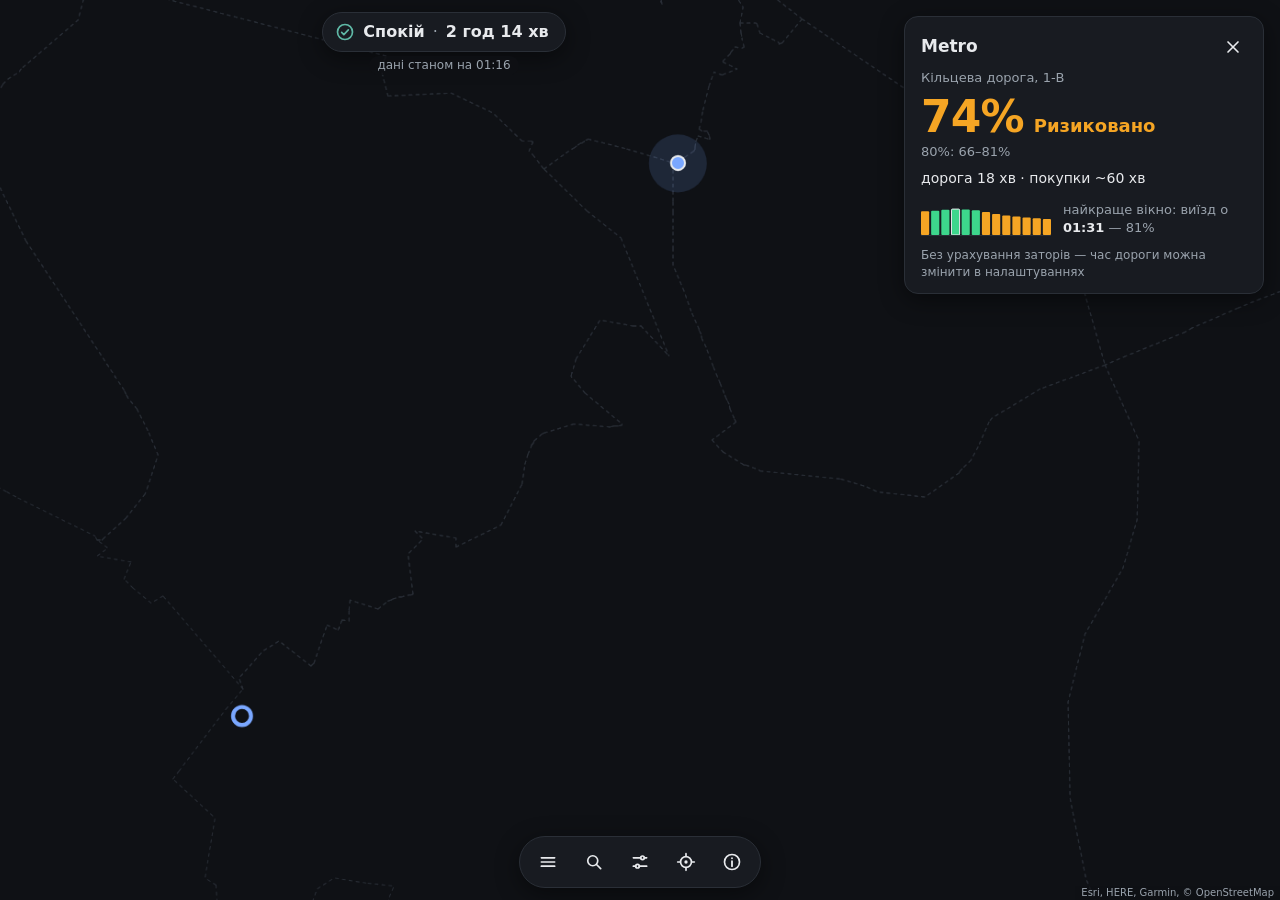
==== web/index.html @ 6a3de6fc "Frontend step 1: static main-screen mockup on mock state, Metro stores and Kyiv raions from OSM - we" ====
<!doctype html>
<html lang="uk">
<head>
<meta charset="utf-8">
<meta name="viewport" content="width=device-width, initial-scale=1, viewport-fit=cover">
<!-- frame-ancestors і Permissions-Policy в <meta> не діють — їх додасть заголовком FastAPI -->
<meta http-equiv="Content-Security-Policy" content="default-src 'self'; script-src 'self'; style-src 'self'; img-src 'self' data: https://server.arcgisonline.com; connect-src 'self' https://routing.openstreetmap.de https://photon.komoot.io; base-uri 'none'; form-action 'none'">
<meta name="referrer" content="no-referrer">
<meta name="color-scheme" content="dark">
<meta name="theme-color" content="#0F1115">
<meta name="description" content="Чи встигну доїхати в Metro, закупитись і оплатити до початку повітряної тривоги в Києві">
<title>Встигну?</title>
<link rel="stylesheet" href="vendor/leaflet/leaflet.css">
<link rel="stylesheet" href="css/app.css">
<link rel="preload" href="i18n/uk.json" as="fetch" crossorigin>
<script src="vendor/leaflet/leaflet.js" defer></script>
<script type="module" src="js/app.js"></script>
</head>
<body>
<svg class="sprite" aria-hidden="true">
  <symbol id="i-calm" viewBox="0 0 24 24"><circle cx="12" cy="12" r="9" fill="none" stroke="currentColor" stroke-width="2"/><path d="M8 12.5l2.6 2.6L16 9.5" fill="none" stroke="currentColor" stroke-width="2" stroke-linecap="round" stroke-linejoin="round"/></symbol>
  <symbol id="i-alert" viewBox="0 0 24 24"><path d="M12 3.5L22 20.5H2z" fill="none" stroke="currentColor" stroke-width="2" stroke-linejoin="round"/><path d="M12 10v4.5M12 17.4v.1" stroke="currentColor" stroke-width="2.2" stroke-linecap="round"/></symbol>
  <symbol id="i-stale" viewBox="0 0 24 24"><circle cx="12" cy="12" r="9" fill="none" stroke="currentColor" stroke-width="2"/><path d="M12 7v5.5l3 2" fill="none" stroke="currentColor" stroke-width="2" stroke-linecap="round"/></symbol>
  <symbol id="i-menu" viewBox="0 0 24 24"><path d="M4 7h16M4 12h16M4 17h16" stroke="currentColor" stroke-width="2" stroke-linecap="round"/></symbol>
  <symbol id="i-search" viewBox="0 0 24 24"><circle cx="10.5" cy="10.5" r="6" fill="none" stroke="currentColor" stroke-width="2"/><path d="M15 15l5 5" stroke="currentColor" stroke-width="2" stroke-linecap="round"/></symbol>
  <symbol id="i-settings" viewBox="0 0 24 24"><path d="M4 7h9M17 7h3M4 17h3M11 17h9" stroke="currentColor" stroke-width="2" stroke-linecap="round"/><circle cx="15" cy="7" r="2.2" fill="none" stroke="currentColor" stroke-width="2"/><circle cx="9" cy="17" r="2.2" fill="none" stroke="currentColor" stroke-width="2"/></symbol>
  <symbol id="i-locate" viewBox="0 0 24 24"><circle cx="12" cy="12" r="6.5" fill="none" stroke="currentColor" stroke-width="2"/><circle cx="12" cy="12" r="2" fill="currentColor"/><path d="M12 2v3M12 19v3M2 12h3M19 12h3" stroke="currentColor" stroke-width="2" stroke-linecap="round"/></symbol>
  <symbol id="i-info" viewBox="0 0 24 24"><circle cx="12" cy="12" r="9" fill="none" stroke="currentColor" stroke-width="2"/><path d="M12 11v6M12 7.4v.1" stroke="currentColor" stroke-width="2.2" stroke-linecap="round"/></symbol>
  <symbol id="i-close" viewBox="0 0 24 24"><path d="M6 6l12 12M18 6L6 18" stroke="currentColor" stroke-width="2" stroke-linecap="round"/></symbol>
</svg>

<div id="map" class="map" role="region" data-i18n-aria="map.label"></div>

<header class="top">
  <div id="status" class="pill status">
    <svg class="ico" aria-hidden="true"><use id="status-ico" href="#i-calm"/></svg>
    <span id="status-text"></span>
    <span class="sep" aria-hidden="true">·</span>
    <span id="status-timer" class="num"></span>
  </div>
  <p id="asof" class="asof num"></p>
</header>

<main>
  <section id="card" class="card" aria-live="polite" hidden>
    <div class="card-head">
      <h1 id="card-store" class="card-title"></h1>
      <button id="card-close" class="icon-btn" type="button" data-i18n-aria="card.close"><svg class="ico" aria-hidden="true"><use href="#i-close"/></svg></button>
    </div>
    <p class="card-addr" id="card-addr"></p>
    <div class="prob">
      <span id="card-p" class="prob-num num"></span>
      <span id="card-word" class="prob-word"></span>
    </div>
    <p id="card-band" class="band num"></p>
    <p id="card-trip" class="trip num"></p>
    <p id="card-wait" class="trip num" hidden></p>
    <div class="curve">
      <svg id="card-curve" class="curve-svg" viewBox="0 0 130 34" preserveAspectRatio="none" aria-hidden="true"></svg>
      <p id="card-best" class="curve-best num"></p>
    </div>
    <p class="note" data-i18n="card.no_traffic"></p>
  </section>
</main>

<nav class="toolbar pill" data-i18n-aria="toolbar.label">
  <button type="button" class="icon-btn" id="btn-menu" data-i18n-aria="toolbar.menu"><svg class="ico" aria-hidden="true"><use href="#i-menu"/></svg></button>
  <button type="button" class="icon-btn" id="btn-search" data-i18n-aria="toolbar.search"><svg class="ico" aria-hidden="true"><use href="#i-search"/></svg></button>
  <button type="button" class="icon-btn" id="btn-settings" data-i18n-aria="toolbar.settings"><svg class="ico" aria-hidden="true"><use href="#i-settings"/></svg></button>
  <button type="button" class="icon-btn" id="btn-locate" data-i18n-aria="toolbar.locate"><svg class="ico" aria-hidden="true"><use href="#i-locate"/></svg></button>
  <button type="button" class="icon-btn" id="btn-info" data-i18n-aria="toolbar.info"><svg class="ico" aria-hidden="true"><use href="#i-info"/></svg></button>
</nav>
</body>
</html>
---- web/vendor/leaflet/leaflet.css ----
/* required styles */

.leaflet-pane,
.leaflet-tile,
.leaflet-marker-icon,
.leaflet-marker-shadow,
.leaflet-tile-container,
.leaflet-pane > svg,
.leaflet-pane > canvas,
.leaflet-zoom-box,
.leaflet-image-layer,
.leaflet-layer {
	position: absolute;
	left: 0;
	top: 0;
	}
.leaflet-container {
	overflow: hidden;
	}
.leaflet-tile,
.leaflet-marker-icon,
.leaflet-marker-shadow {
	-webkit-user-select: none;
	   -moz-user-select: none;
	        user-select: none;
	  -webkit-user-drag: none;
	}
/* Prevents IE11 from highlighting tiles in blue */
.leaflet-tile::selection {
	background: transparent;
}
/* Safari renders non-retina tile on retina better with this, but Chrome is worse */
.leaflet-safari .leaflet-tile {
	image-rendering: -webkit-optimize-contrast;
	}
/* hack that prevents hw layers "stretching" when loading new tiles */
.leaflet-safari .leaflet-tile-container {
	width: 1600px;
	height: 1600px;
	-webkit-transform-origin: 0 0;
	}
.leaflet-marker-icon,
.leaflet-marker-shadow {
	display: block;
	}
/* .leaflet-container svg: reset svg max-width decleration shipped in Joomla! (joomla.org) 3.x */
/* .leaflet-container img: map is broken in FF if you have max-width: 100% on tiles */
.leaflet-container .leaflet-overlay-pane svg {
	max-width: none !important;
	max-height: none !important;
	}
.leaflet-container .leaflet-marker-pane img,
.leaflet-container .leaflet-shadow-pane img,
.leaflet-container .leaflet-tile-pane img,
.leaflet-container img.leaflet-image-layer,
.leaflet-container .leaflet-tile {
	max-width: none !important;
	max-height: none !important;
	width: auto;
	padding: 0;
	}

.leaflet-container img.leaflet-tile {
	/* See: https://bugs.chromium.org/p/chromium/issues/detail?id=600120 */
	mix-blend-mode: plus-lighter;
}

.leaflet-container.leaflet-touch-zoom {
	-ms-touch-action: pan-x pan-y;
	touch-action: pan-x pan-y;
	}
.leaflet-container.leaflet-touch-drag {
	-ms-touch-action: pinch-zoom;
	/* Fallback for FF which doesn't support pinch-zoom */
	touch-action: none;
	touch-action: pinch-zoom;
}
.leaflet-container.leaflet-touch-drag.leaflet-touch-zoom {
	-ms-touch-action: none;
	touch-action: none;
}
.leaflet-container {
	-webkit-tap-highlight-color: transparent;
}
.leaflet-container a {
	-webkit-tap-highlight-color: rgba(51, 181, 229, 0.4);
}
.leaflet-tile {
	filter: inherit;
	visibility: hidden;
	}
.leaflet-tile-loaded {
	visibility: inherit;
	}
.leaflet-zoom-box {
	width: 0;
	height: 0;
	-moz-box-sizing: border-box;
	     box-sizing: border-box;
	z-index: 800;
	}
/* workaround for https://bugzilla.mozilla.org/show_bug.cgi?id=888319 */
.leaflet-overlay-pane svg {
	-moz-user-select: none;
	}

.leaflet-pane         { z-index: 400; }

.leaflet-tile-pane    { z-index: 200; }
.leaflet-overlay-pane { z-index: 400; }
.leaflet-shadow-pane  { z-index: 500; }
.leaflet-marker-pane  { z-index: 600; }
.leaflet-tooltip-pane   { z-index: 650; }
.leaflet-popup-pane   { z-index: 700; }

.leaflet-map-pane canvas { z-index: 100; }
.leaflet-map-pane svg    { z-index: 200; }

.leaflet-vml-shape {
	width: 1px;
	height: 1px;
	}
.lvml {
	behavior: url(#default#VML);
	display: inline-block;
	position: absolute;
	}


/* control positioning */

.leaflet-control {
	position: relative;
	z-index: 800;
	pointer-events: visiblePainted; /* IE 9-10 doesn't have auto */
	pointer-events: auto;
	}
.leaflet-top,
.leaflet-bottom {
	position: absolute;
	z-index: 1000;
	pointer-events: none;
	}
.leaflet-top {
	top: 0;
	}
.leaflet-right {
	right: 0;
	}
.leaflet-bottom {
	bottom: 0;
	}
.leaflet-left {
	left: 0;
	}
.leaflet-control {
	float: left;
	clear: both;
	}
.leaflet-right .leaflet-control {
	float: right;
	}
.leaflet-top .leaflet-control {
	margin-top: 10px;
	}
.leaflet-bottom .leaflet-control {
	margin-bottom: 10px;
	}
.leaflet-left .leaflet-control {
	margin-left: 10px;
	}
.leaflet-right .leaflet-control {
	margin-right: 10px;
	}


/* zoom and fade animations */

.leaflet-fade-anim .leaflet-popup {
	opacity: 0;
	-webkit-transition: opacity 0.2s linear;
	   -moz-transition: opacity 0.2s linear;
	        transition: opacity 0.2s linear;
	}
.leaflet-fade-anim .leaflet-map-pane .leaflet-popup {
	opacity: 1;
	}
.leaflet-zoom-animated {
	-webkit-transform-origin: 0 0;
	    -ms-transform-origin: 0 0;
	        transform-origin: 0 0;
	}
svg.leaflet-zoom-animated {
	will-change: transform;
}

.leaflet-zoom-anim .leaflet-zoom-animated {
	-webkit-transition: -webkit-transform 0.25s cubic-bezier(0,0,0.25,1);
	   -moz-transition:    -moz-transform 0.25s cubic-bezier(0,0,0.25,1);
	        transition:         transform 0.25s cubic-bezier(0,0,0.25,1);
	}
.leaflet-zoom-anim .leaflet-tile,
.leaflet-pan-anim .leaflet-tile {
	-webkit-transition: none;
	   -moz-transition: none;
	        transition: none;
	}

.leaflet-zoom-anim .leaflet-zoom-hide {
	visibility: hidden;
	}


/* cursors */

.leaflet-interactive {
	cursor: pointer;
	}
.leaflet-grab {
	cursor: -webkit-grab;
	cursor:    -moz-grab;
	cursor:         grab;
	}
.leaflet-crosshair,
.leaflet-crosshair .leaflet-interactive {
	cursor: crosshair;
	}
.leaflet-popup-pane,
.leaflet-control {
	cursor: auto;
	}
.leaflet-dragging .leaflet-grab,
.leaflet-dragging .leaflet-grab .leaflet-interactive,
.leaflet-dragging .leaflet-marker-draggable {
	cursor: move;
	cursor: -webkit-grabbing;
	cursor:    -moz-grabbing;
	cursor:         grabbing;
	}

/* marker & overlays interactivity */
.leaflet-marker-icon,
.leaflet-marker-shadow,
.leaflet-image-layer,
.leaflet-pane > svg path,
.leaflet-tile-container {
	pointer-events: none;
	}

.leaflet-marker-icon.leaflet-interactive,
.leaflet-image-layer.leaflet-interactive,
.leaflet-pane > svg path.leaflet-interactive,
svg.leaflet-image-layer.leaflet-interactive path {
	pointer-events: visiblePainted; /* IE 9-10 doesn't have auto */
	pointer-events: auto;
	}

/* visual tweaks */

.leaflet-container {
	background: #ddd;
	outline-offset: 1px;
	}
.leaflet-container a {
	color: #0078A8;
	}
.leaflet-zoom-box {
	border: 2px dotted #38f;
	background: rgba(255,255,255,0.5);
	}


/* general typography */
.leaflet-container {
	font-family: "Helvetica Neue", Arial, Helvetica, sans-serif;
	font-size: 12px;
	font-size: 0.75rem;
	line-height: 1.5;
	}


/* general toolbar styles */

.leaflet-bar {
	box-shadow: 0 1px 5px rgba(0,0,0,0.65);
	border-radius: 4px;
	}
.leaflet-bar a {
	background-color: #fff;
	border-bottom: 1px solid #ccc;
	width: 26px;
	height: 26px;
	line-height: 26px;
	display: block;
	text-align: center;
	text-decoration: none;
	color: black;
	}
.leaflet-bar a,
.leaflet-control-layers-toggle {
	background-position: 50% 50%;
	background-repeat: no-repeat;
	display: block;
	}
.leaflet-bar a:hover,
.leaflet-bar a:focus {
	background-color: #f4f4f4;
	}
.leaflet-bar a:first-child {
	border-top-left-radius: 4px;
	border-top-right-radius: 4px;
	}
.leaflet-bar a:last-child {
	border-bottom-left-radius: 4px;
	border-bottom-right-radius: 4px;
	border-bottom: none;
	}
.leaflet-bar a.leaflet-disabled {
	cursor: default;
	background-color: #f4f4f4;
	color: #bbb;
	}

.leaflet-touch .leaflet-bar a {
	width: 30px;
	height: 30px;
	line-height: 30px;
	}
.leaflet-touch .leaflet-bar a:first-child {
	border-top-left-radius: 2px;
	border-top-right-radius: 2px;
	}
.leaflet-touch .leaflet-bar a:last-child {
	border-bottom-left-radius: 2px;
	border-bottom-right-radius: 2px;
	}

/* zoom control */

.leaflet-control-zoom-in,
.leaflet-control-zoom-out {
	font: bold 18px 'Lucida Console', Monaco, monospace;
	text-indent: 1px;
	}

.leaflet-touch .leaflet-control-zoom-in, .leaflet-touch .leaflet-control-zoom-out  {
	font-size: 22px;
	}


/* layers control */

.leaflet-control-layers {
	box-shadow: 0 1px 5px rgba(0,0,0,0.4);
	background: #fff;
	border-radius: 5px;
	}
.leaflet-control-layers-toggle {
	background-image: url(images/layers.png);
	width: 36px;
	height: 36px;
	}
.leaflet-retina .leaflet-control-layers-toggle {
	background-image: url(images/layers-2x.png);
	background-size: 26px 26px;
	}
.leaflet-touch .leaflet-control-layers-toggle {
	width: 44px;
	height: 44px;
	}
.leaflet-control-layers .leaflet-control-layers-list,
.leaflet-control-layers-expanded .leaflet-control-layers-toggle {
	display: none;
	}
.leaflet-control-layers-expanded .leaflet-control-layers-list {
	display: block;
	position: relative;
	}
.leaflet-control-layers-expanded {
	padding: 6px 10px 6px 6px;
	color: #333;
	background: #fff;
	}
.leaflet-control-layers-scrollbar {
	overflow-y: scroll;
	overflow-x: hidden;
	padding-right: 5px;
	}
.leaflet-control-layers-selector {
	margin-top: 2px;
	position: relative;
	top: 1px;
	}
.leaflet-control-layers label {
	display: block;
	font-size: 13px;
	font-size: 1.08333em;
	}
.leaflet-control-layers-separator {
	height: 0;
	border-top: 1px solid #ddd;
	margin: 5px -10px 5px -6px;
	}

/* Default icon URLs */
.leaflet-default-icon-path { /* used only in path-guessing heuristic, see L.Icon.Default */
	background-image: url(images/marker-icon.png);
	}


/* attribution and scale controls */

.leaflet-container .leaflet-control-attribution {
	background: #fff;
	background: rgba(255, 255, 255, 0.8);
	margin: 0;
	}
.leaflet-control-attribution,
.leaflet-control-scale-line {
	padding: 0 5px;
	color: #333;
	line-height: 1.4;
	}
.leaflet-control-attribution a {
	text-decoration: none;
	}
.leaflet-control-attribution a:hover,
.leaflet-control-attribution a:focus {
	text-decoration: underline;
	}
.leaflet-attribution-flag {
	display: inline !important;
	vertical-align: baseline !important;
	width: 1em;
	height: 0.6669em;
	}
.leaflet-left .leaflet-control-scale {
	margin-left: 5px;
	}
.leaflet-bottom .leaflet-control-scale {
	margin-bottom: 5px;
	}
.leaflet-control-scale-line {
	border: 2px solid #777;
	border-top: none;
	line-height: 1.1;
	padding: 2px 5px 1px;
	white-space: nowrap;
	-moz-box-sizing: border-box;
	     box-sizing: border-box;
	background: rgba(255, 255, 255, 0.8);
	text-shadow: 1px 1px #fff;
	}
.leaflet-control-scale-line:not(:first-child) {
	border-top: 2px solid #777;
	border-bottom: none;
	margin-top: -2px;
	}
.leaflet-control-scale-line:not(:first-child):not(:last-child) {
	border-bottom: 2px solid #777;
	}

.leaflet-touch .leaflet-control-attribution,
.leaflet-touch .leaflet-control-layers,
.leaflet-touch .leaflet-bar {
	box-shadow: none;
	}
.leaflet-touch .leaflet-control-layers,
.leaflet-touch .leaflet-bar {
	border: 2px solid rgba(0,0,0,0.2);
	background-clip: padding-box;
	}


/* popup */

.leaflet-popup {
	position: absolute;
	text-align: center;
	margin-bottom: 20px;
	}
.leaflet-popup-content-wrapper {
	padding: 1px;
	text-align: left;
	border-radius: 12px;
	}
.leaflet-popup-content {
	margin: 13px 24px 13px 20px;
	line-height: 1.3;
	font-size: 13px;
	font-size: 1.08333em;
	min-height: 1px;
	}
.leaflet-popup-content p {
	margin: 17px 0;
	margin: 1.3em 0;
	}
.leaflet-popup-tip-container {
	width: 40px;
	height: 20px;
	position: absolute;
	left: 50%;
	margin-top: -1px;
	margin-left: -20px;
	overflow: hidden;
	pointer-events: none;
	}
.leaflet-popup-tip {
	width: 17px;
	height: 17px;
	padding: 1px;

	margin: -10px auto 0;
	pointer-events: auto;

	-webkit-transform: rotate(45deg);
	   -moz-transform: rotate(45deg);
	    -ms-transform: rotate(45deg);
	        transform: rotate(45deg);
	}
.leaflet-popup-content-wrapper,
.leaflet-popup-tip {
	background: white;
	color: #333;
	box-shadow: 0 3px 14px rgba(0,0,0,0.4);
	}
.leaflet-container a.leaflet-popup-close-button {
	position: absolute;
	top: 0;
	right: 0;
	border: none;
	text-align: center;
	width: 24px;
	height: 24px;
	font: 16px/24px Tahoma, Verdana, sans-serif;
	color: #757575;
	text-decoration: none;
	background: transparent;
	}
.leaflet-container a.leaflet-popup-close-button:hover,
.leaflet-container a.leaflet-popup-close-button:focus {
	color: #585858;
	}
.leaflet-popup-scrolled {
	overflow: auto;
	}

.leaflet-oldie .leaflet-popup-content-wrapper {
	-ms-zoom: 1;
	}
.leaflet-oldie .leaflet-popup-tip {
	width: 24px;
	margin: 0 auto;

	-ms-filter: "progid:DXImageTransform.Microsoft.Matrix(M11=0.70710678, M12=0.70710678, M21=-0.70710678, M22=0.70710678)";
	filter: progid:DXImageTransform.Microsoft.Matrix(M11=0.70710678, M12=0.70710678, M21=-0.70710678, M22=0.70710678);
	}

.leaflet-oldie .leaflet-control-zoom,
.leaflet-oldie .leaflet-control-layers,
.leaflet-oldie .leaflet-popup-content-wrapper,
.leaflet-oldie .leaflet-popup-tip {
	border: 1px solid #999;
	}


/* div icon */

.leaflet-div-icon {
	background: #fff;
	border: 1px solid #666;
	}


/* Tooltip */
/* Base styles for the element that has a tooltip */
.leaflet-tooltip {
	position: absolute;
	padding: 6px;
	background-color: #fff;
	border: 1px solid #fff;
	border-radius: 3px;
	color: #222;
	white-space: nowrap;
	-webkit-user-select: none;
	-moz-user-select: none;
	-ms-user-select: none;
	user-select: none;
	pointer-events: none;
	box-shadow: 0 1px 3px rgba(0,0,0,0.4);
	}
.leaflet-tooltip.leaflet-interactive {
	cursor: pointer;
	pointer-events: auto;
	}
.leaflet-tooltip-top:before,
.leaflet-tooltip-bottom:before,
.leaflet-tooltip-left:before,
.leaflet-tooltip-right:before {
	position: absolute;
	pointer-events: none;
	border: 6px solid transparent;
	background: transparent;
	content: "";
	}

/* Directions */

.leaflet-tooltip-bottom {
	margin-top: 6px;
}
.leaflet-tooltip-top {
	margin-top: -6px;
}
.leaflet-tooltip-bottom:before,
.leaflet-tooltip-top:before {
	left: 50%;
	margin-left: -6px;
	}
.leaflet-tooltip-top:before {
	bottom: 0;
	margin-bottom: -12px;
	border-top-color: #fff;
	}
.leaflet-tooltip-bottom:before {
	top: 0;
	margin-top: -12px;
	margin-left: -6px;
	border-bottom-color: #fff;
	}
.leaflet-tooltip-left {
	margin-left: -6px;
}
.leaflet-tooltip-right {
	margin-left: 6px;
}
.leaflet-tooltip-left:before,
.leaflet-tooltip-right:before {
	top: 50%;
	margin-top: -6px;
	}
.leaflet-tooltip-left:before {
	right: 0;
	margin-right: -12px;
	border-left-color: #fff;
	}
.leaflet-tooltip-right:before {
	left: 0;
	margin-left: -12px;
	border-right-color: #fff;
	}

/* Printing */

@media print {
	/* Prevent printers from removing background-images of controls. */
	.leaflet-control {
		-webkit-print-color-adjust: exact;
		print-color-adjust: exact;
		}
	}
---- web/css/app.css ----
/* Токени — з docs/tasks/phase3_frontend_task.md (контраст перевірено на --bg) */
:root {
  --bg: #0F1115;
  --surface: #181B21;
  --border: #2A2F37;
  --text: #E8EAED;
  --muted: #9AA3AD;
  --p-good: #3DD68C;
  --p-mid: #F5A524;
  --p-bad: #FF6B5B;
  --p-unsure: #8A919B;
  --calm: #5FB8A6;
  --alert-yellow: #D9B23F;
  --alert-red: #C8453A;
  --accent: #7AA7FF;

  --radius: 14px;
  --pill: 999px;
  --gap: 12px;
  --shadow: 0 6px 24px rgb(0 0 0 / 45%);
  --font: system-ui, -apple-system, "Segoe UI", Roboto, sans-serif;
  --safe-b: env(safe-area-inset-bottom, 0px);
  --toolbar-h: 52px;
  color-scheme: dark;
}

*, *::before, *::after { box-sizing: border-box; }
html, body { height: 100%; margin: 0; }
body {
  background: var(--bg);
  color: var(--text);
  font: 15px/1.4 var(--font);
  overflow: hidden;
  -webkit-text-size-adjust: 100%;
}
h1, h2, p { margin: 0; }
.num { font-variant-numeric: tabular-nums; }
[hidden] { display: none !important; }
.sprite { position: absolute; width: 0; height: 0; overflow: hidden; }
.ico { width: 20px; height: 20px; flex: none; }

:focus-visible { outline: 2px solid var(--accent); outline-offset: 2px; }

/* ── Карта ─────────────────────────────────────────── */
.map { position: fixed; inset: 0; background: var(--bg); }
.leaflet-container { background: var(--bg); font: 12px/1.4 var(--font); }
/* Підложка Esri світліша за --bg — притемнюємо, щоб маркери й картки читались */
.leaflet-tile-pane { filter: brightness(0.6); }
.leaflet-control-attribution.leaflet-control {
  background: rgb(15 17 21 / 70%);
  color: var(--muted);
  font-size: 10px;
  padding: 0 6px;
}
.leaflet-control-attribution a { color: var(--muted); }
.leaflet-control-zoom { display: none; }

/* ── Пігулки ───────────────────────────────────────── */
.pill {
  background: var(--surface);
  border: 1px solid var(--border);
  border-radius: var(--pill);
  box-shadow: var(--shadow);
}

.top {
  position: fixed; top: 12px; left: 0; right: 0;
  display: flex; flex-direction: column; align-items: center; gap: 4px;
  pointer-events: none; z-index: 1000;
  padding: 0 16px;
}
.status {
  display: inline-flex; align-items: center; gap: 8px;
  padding: 8px 16px 8px 12px;
  font-weight: 600; font-size: 16px;
  pointer-events: auto;
  max-width: 100%;
}
.status .sep { color: var(--muted); font-weight: 400; }
.status.is-calm .ico { color: var(--calm); }
.status.is-yellow .ico { color: var(--alert-yellow); }
.status.is-red { background: var(--alert-red); border-color: var(--alert-red); color: #fff; }
.status.is-red .sep { color: #fff; }
.status.is-stale .ico { color: var(--muted); }
.asof {
  font-size: 12px; color: var(--muted);
  background: rgb(15 17 21 / 75%);
  padding: 1px 8px; border-radius: var(--pill);
}

/* ── Картка результату ─────────────────────────────── */
.card {
  position: fixed; z-index: 1000;
  left: 8px; right: 8px;
  bottom: calc(var(--toolbar-h) + 20px + var(--safe-b));
  background: var(--surface);
  border: 1px solid var(--border);
  border-radius: var(--radius);
  box-shadow: var(--shadow);
  padding: 14px 16px 12px;
  max-height: calc(100% - 140px);
  overflow-y: auto;
}
.card-head { display: flex; align-items: flex-start; justify-content: space-between; gap: 8px; }
.card-title { font-size: 17px; font-weight: 600; line-height: 1.3; padding-top: 4px; }
.card-addr { color: var(--muted); font-size: 13px; }
.card .icon-btn { margin: -6px -8px 0 0; }

.prob { display: flex; align-items: baseline; gap: 10px; margin-top: 8px; }
.prob-num { font-size: 44px; font-weight: 700; line-height: 1; letter-spacing: -0.02em; }
.prob-word { font-size: 18px; font-weight: 600; }
.card.is-good .prob-num, .card.is-good .prob-word { color: var(--p-good); }
.card.is-mid .prob-num, .card.is-mid .prob-word { color: var(--p-mid); }
.card.is-bad .prob-num, .card.is-bad .prob-word { color: var(--p-bad); }
.card.is-unsure .prob-num, .card.is-unsure .prob-word { color: var(--p-unsure); }
.card.is-nodata .prob-num { font-size: 22px; color: var(--muted); }

.band { color: var(--muted); font-size: 13px; margin-top: 4px; }
.trip { font-size: 14px; margin-top: 8px; }
.trip + .trip { margin-top: 2px; }

.curve { display: flex; align-items: center; gap: 12px; margin-top: 12px; }
.curve-svg { width: 130px; height: 34px; flex: none; }
.curve-svg .bar { fill: var(--border); }
.curve-svg .bar.good { fill: var(--p-good); }
.curve-svg .bar.mid { fill: var(--p-mid); }
.curve-svg .bar.bad { fill: var(--p-bad); }
.curve-svg .bar.best { stroke: var(--text); stroke-width: 1; }
.curve-svg .axis { stroke: var(--border); stroke-width: 1; }
.curve-best { font-size: 13px; color: var(--muted); }
.curve-best b { color: var(--text); font-weight: 600; }

.note { font-size: 12px; color: var(--muted); margin-top: 10px; }

/* ── Нижня панель ──────────────────────────────────── */
.toolbar {
  position: fixed; z-index: 1000;
  left: 50%; transform: translateX(-50%);
  bottom: calc(12px + var(--safe-b));
  display: flex; gap: 2px; padding: 4px 6px;
  height: var(--toolbar-h);
  align-items: center;
}
.icon-btn {
  display: inline-grid; place-items: center;
  width: 44px; height: 44px;
  border: 0; border-radius: var(--pill);
  background: transparent; color: var(--text);
  cursor: pointer;
}
.icon-btn:hover { background: var(--border); }

/* ── Маркери ───────────────────────────────────────── */
.leaflet-interactive:focus-visible { outline: none; }

/* ── Ноутбук ───────────────────────────────────────── */
@media (min-width: 900px) {
  .card {
    left: auto; right: 16px; top: 16px; bottom: auto;
    width: 360px;
    max-height: calc(100% - 32px - var(--toolbar-h) - 24px);
  }
  .top { right: 392px; left: 0; }
}

@media (prefers-reduced-motion: reduce) {
  *, *::before, *::after { animation: none !important; transition: none !important; }
}
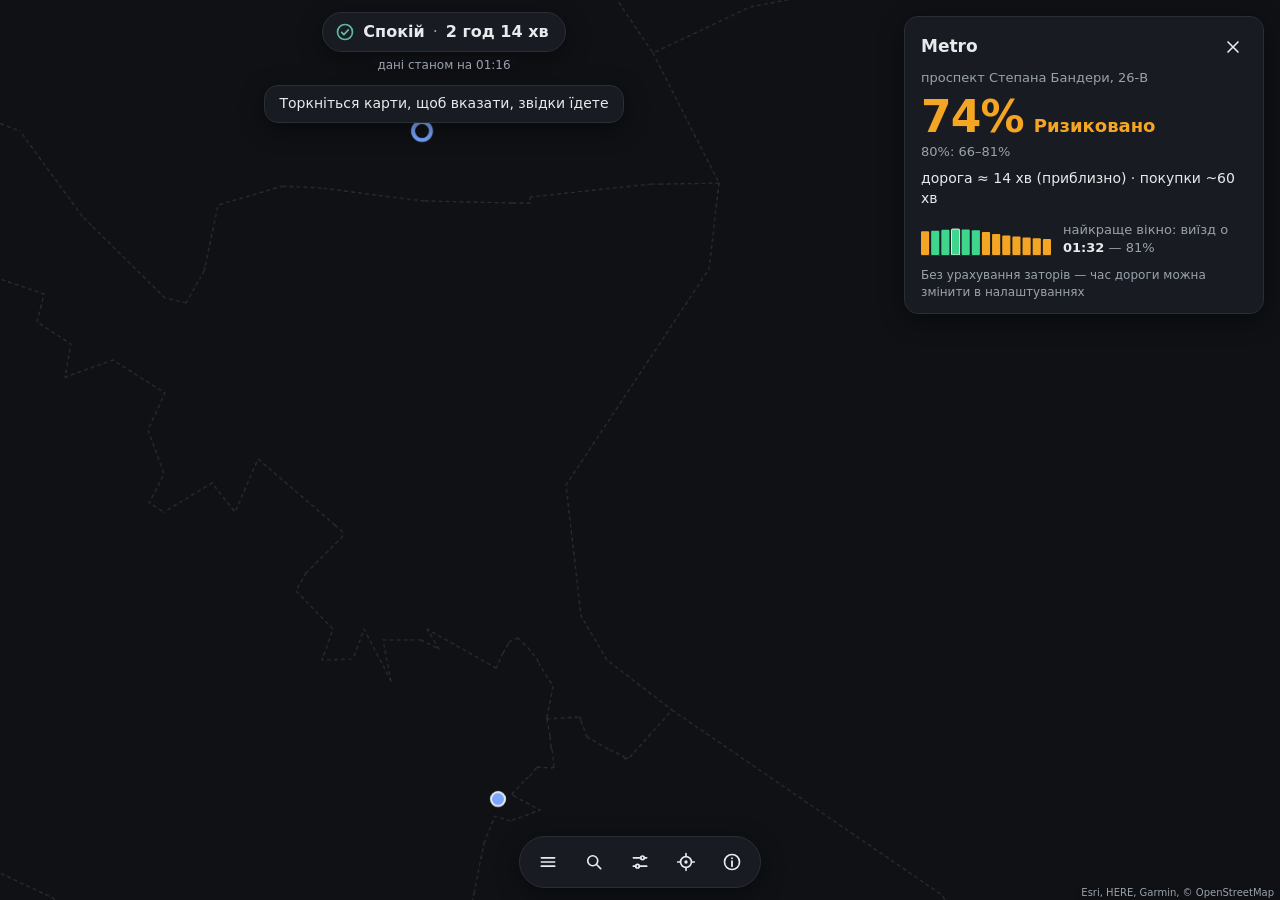
==== commit e7f32c93: "Frontend: real travel time (OSRM + straight-line fallback), geolocation, tighter map zoom - route.js" ====
--- a/web/index.html
+++ b/web/index.html
@@ -39,6 +39,7 @@
     <span id="status-timer" class="num"></span>
   </div>
   <p id="asof" class="asof num"></p>
+  <p id="hint" class="hint pill" role="status" hidden></p>
 </header>
 
 <main>
--- a/web/css/app.css
+++ b/web/css/app.css
@@ -88,6 +88,13 @@
   padding: 1px 8px; border-radius: var(--pill);
 }
 
+.hint {
+  margin-top: 6px; padding: 8px 14px;
+  font-size: 14px; text-align: center;
+  border-radius: var(--radius);
+  max-width: 360px;
+}
+
 /* ── Картка результату ─────────────────────────────── */
 .card {
   position: fixed; z-index: 1000;
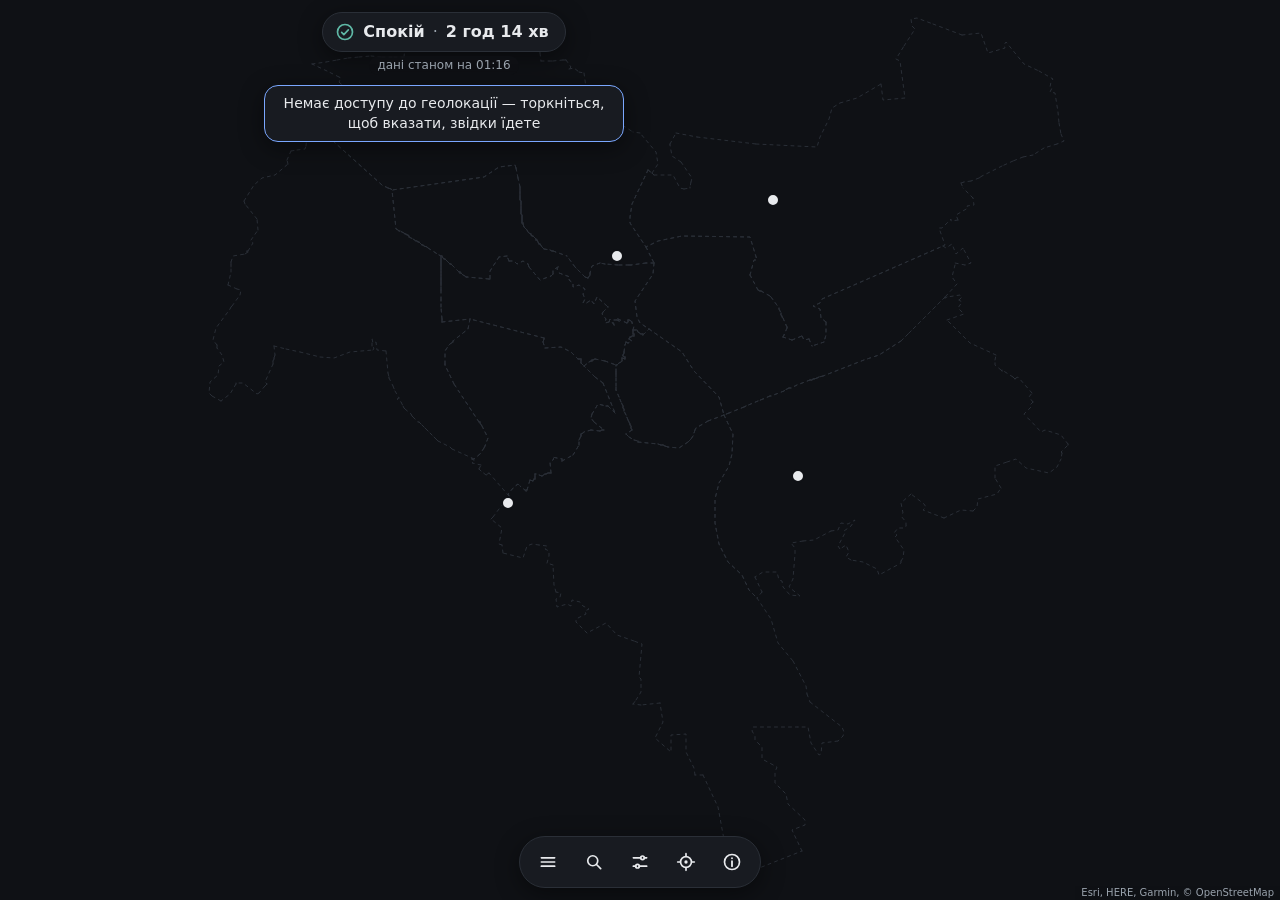
==== commit 63bad2f9: "Frontend: Google-Maps-style start point, live geolocation, buttons wired before data loads - geoloca" ====
--- a/web/index.html
+++ b/web/index.html
@@ -31,6 +31,11 @@
 
 <div id="map" class="map" role="region" data-i18n-aria="map.label"></div>
 
+<div id="banner" class="banner" role="alert" hidden>
+  <svg class="ico" aria-hidden="true"><use href="#i-alert"/></svg>
+  <span id="banner-text"></span>
+</div>
+
 <header class="top">
   <div id="status" class="pill status">
     <svg class="ico" aria-hidden="true"><use id="status-ico" href="#i-calm"/></svg>
@@ -39,8 +44,85 @@
     <span id="status-timer" class="num"></span>
   </div>
   <p id="asof" class="asof num"></p>
-  <p id="hint" class="hint pill" role="status" hidden></p>
+  <button id="hint" class="hint pill" type="button" aria-live="polite" hidden></button>
 </header>
+
+<section id="search" class="panel search" hidden>
+  <div class="search-row">
+    <svg class="ico" aria-hidden="true"><use href="#i-search"/></svg>
+    <input id="search-input" class="search-input" type="search" role="combobox" aria-autocomplete="list" aria-expanded="false"
+           aria-controls="search-list" autocomplete="off" spellcheck="false" enterkeyhint="search"
+           data-i18n-placeholder="search.placeholder" data-i18n-aria="search.label">
+    <button id="search-close" class="icon-btn" type="button" data-i18n-aria="search.close"><svg class="ico" aria-hidden="true"><use href="#i-close"/></svg></button>
+  </div>
+  <ul id="search-list" class="search-list" role="listbox" data-i18n-aria="search.results"></ul>
+  <p id="search-status" class="search-status" aria-live="polite"></p>
+</section>
+
+<section id="settings" class="panel sheet" role="dialog" aria-labelledby="settings-title" hidden>
+  <div class="sheet-head">
+    <h2 id="settings-title" data-i18n="settings.title"></h2>
+    <button type="button" class="icon-btn" data-close data-i18n-aria="panel.close"><svg class="ico" aria-hidden="true"><use href="#i-close"/></svg></button>
+  </div>
+  <div class="fields">
+    <div class="field">
+      <div class="field-row"><label for="s-shopMean" data-i18n="settings.shopMean"></label><output id="s-shopMean-out" class="num" for="s-shopMean"></output></div>
+      <input type="range" id="s-shopMean" data-key="shopMean">
+    </div>
+    <div class="field">
+      <div class="field-row"><label for="s-shopSd" data-i18n="settings.shopSd"></label><output id="s-shopSd-out" class="num" for="s-shopSd"></output></div>
+      <input type="range" id="s-shopSd" data-key="shopSd">
+    </div>
+    <div class="field">
+      <div class="field-row"><label for="s-waitMax" data-i18n="settings.waitMax"></label><output id="s-waitMax-out" class="num" for="s-waitMax"></output></div>
+      <input type="range" id="s-waitMax" data-key="waitMax">
+    </div>
+    <div class="field">
+      <div class="field-row"><label for="s-openDelay" data-i18n="settings.openDelay"></label><output id="s-openDelay-out" class="num" for="s-openDelay"></output></div>
+      <input type="range" id="s-openDelay" data-key="openDelay">
+    </div>
+    <div class="field">
+      <div class="field-row">
+        <label class="check"><input type="checkbox" id="s-manual"> <span data-i18n="settings.manualTravel"></span></label>
+        <output id="s-manualTravel-out" class="num" for="s-manualTravel"></output>
+      </div>
+      <input type="range" id="s-manualTravel" data-key="manualTravel" disabled>
+      <p class="field-note" data-i18n="settings.manualTravel.note"></p>
+    </div>
+    <fieldset class="field venue">
+      <legend data-i18n="settings.venue"></legend>
+      <label class="check"><input type="radio" name="venue" value="metro" checked> <span>Metro</span></label>
+      <label class="check is-disabled"><input type="radio" name="venue" value="mcdonalds" disabled> <span data-i18n="settings.venue.mcd"></span></label>
+    </fieldset>
+    <button type="button" id="s-reset" class="text-btn" data-i18n="settings.reset"></button>
+  </div>
+</section>
+
+<section id="info" class="panel sheet" role="dialog" aria-labelledby="info-title" hidden>
+  <div class="sheet-head">
+    <h2 id="info-title" data-i18n="info.title"></h2>
+    <button type="button" class="icon-btn" data-close data-i18n-aria="panel.close"><svg class="ico" aria-hidden="true"><use href="#i-close"/></svg></button>
+  </div>
+  <p data-i18n="info.what"></p>
+  <ol class="info-steps">
+    <li data-i18n="info.step1"></li>
+    <li data-i18n="info.step2"></li>
+    <li data-i18n="info.step3"></li>
+  </ol>
+  <h3 data-i18n="info.legend"></h3>
+  <ul class="legend">
+    <li><span class="swatch good" aria-hidden="true"></span><b data-i18n="card.word.good"></b> <span data-i18n="info.good"></span></li>
+    <li><span class="swatch mid" aria-hidden="true"></span><b data-i18n="card.word.mid"></b> <span data-i18n="info.mid"></span></li>
+    <li><span class="swatch bad" aria-hidden="true"></span><b data-i18n="card.word.bad"></b> <span data-i18n="info.bad"></span></li>
+    <li><span class="swatch unsure" aria-hidden="true"></span><b data-i18n="info.unsure.word"></b> <span data-i18n="info.unsure"></span></li>
+  </ul>
+  <p class="info-safety" data-i18n="model.safety.text"></p>
+  <a class="info-link" href="model.html" data-i18n="info.more"></a>
+</section>
+
+<div id="menu" class="panel menu" hidden>
+  <a class="menu-item" href="model.html" data-i18n="menu.model"></a>
+</div>
 
 <main>
   <section id="card" class="card" aria-live="polite" hidden>
@@ -54,19 +136,21 @@
       <span id="card-word" class="prob-word"></span>
     </div>
     <p id="card-band" class="band num"></p>
+    <button id="card-cta" class="cta" type="button" data-i18n="card.cta" hidden></button>
+    <p id="card-from" class="from"></p>
     <p id="card-trip" class="trip num"></p>
     <p id="card-wait" class="trip num" hidden></p>
     <div class="curve">
       <svg id="card-curve" class="curve-svg" viewBox="0 0 130 34" preserveAspectRatio="none" aria-hidden="true"></svg>
       <p id="card-best" class="curve-best num"></p>
     </div>
-    <p class="note" data-i18n="card.no_traffic"></p>
+    <p id="card-note" class="note" data-i18n="card.no_traffic"></p>
   </section>
 </main>
 
 <nav class="toolbar pill" data-i18n-aria="toolbar.label">
-  <button type="button" class="icon-btn" id="btn-menu" data-i18n-aria="toolbar.menu"><svg class="ico" aria-hidden="true"><use href="#i-menu"/></svg></button>
-  <button type="button" class="icon-btn" id="btn-search" data-i18n-aria="toolbar.search"><svg class="ico" aria-hidden="true"><use href="#i-search"/></svg></button>
+  <button type="button" class="icon-btn" id="btn-menu" aria-haspopup="true" aria-controls="menu" aria-expanded="false" data-i18n-aria="toolbar.menu"><svg class="ico" aria-hidden="true"><use href="#i-menu"/></svg></button>
+  <button type="button" class="icon-btn" id="btn-search" aria-controls="search" data-i18n-aria="toolbar.search"><svg class="ico" aria-hidden="true"><use href="#i-search"/></svg></button>
   <button type="button" class="icon-btn" id="btn-settings" data-i18n-aria="toolbar.settings"><svg class="ico" aria-hidden="true"><use href="#i-settings"/></svg></button>
   <button type="button" class="icon-btn" id="btn-locate" data-i18n-aria="toolbar.locate"><svg class="ico" aria-hidden="true"><use href="#i-locate"/></svg></button>
   <button type="button" class="icon-btn" id="btn-info" data-i18n-aria="toolbar.info"><svg class="ico" aria-hidden="true"><use href="#i-info"/></svg></button>
--- a/web/css/app.css
+++ b/web/css/app.css
@@ -95,6 +95,109 @@
   max-width: 360px;
 }
 
+/* ── Банер тривоги (10 с, без звуку й вібрації) ────── */
+.banner {
+  position: fixed; z-index: 1100; top: 0; left: 0; right: 0;
+  display: flex; align-items: center; justify-content: center; gap: 10px;
+  padding: calc(14px + env(safe-area-inset-top, 0px)) 16px 14px;
+  font-size: 17px; font-weight: 600;
+  background: var(--surface); border-bottom: 1px solid var(--border);
+  box-shadow: var(--shadow);
+  animation: banner-in 0.25s ease-out;
+}
+.banner.is-yellow .ico { color: var(--alert-yellow); }
+.banner.is-red { background: var(--alert-red); border-color: var(--alert-red); color: #fff; }
+@keyframes banner-in { from { transform: translateY(-100%); } }
+
+/* ── Панелі: пошук, меню ───────────────────────────── */
+.panel {
+  position: fixed; z-index: 1050;
+  background: var(--surface);
+  border: 1px solid var(--border);
+  border-radius: var(--radius);
+  box-shadow: var(--shadow);
+}
+.search { top: 8px; left: 8px; right: 8px; padding: 4px 4px 4px 12px; }
+.search-row { display: flex; align-items: center; gap: 8px; }
+.search-row > .ico { color: var(--muted); }
+.search-input {
+  flex: 1; min-width: 0; height: 44px;
+  background: transparent; border: 0; color: var(--text);
+  font: 16px var(--font); /* 16px — iOS не масштабує сторінку при фокусі */
+}
+.search-input::placeholder { color: var(--muted); }
+.search-input:focus-visible { outline: none; }
+.search:focus-within { border-color: var(--accent); }
+.search-input::-webkit-search-cancel-button { display: none; }
+.search-list { list-style: none; margin: 0; padding: 0 8px 0 0; max-height: min(50vh, 360px); overflow-y: auto; }
+.search-list:empty { display: none; }
+.opt { display: flex; flex-direction: column; padding: 8px 10px; border-radius: 10px; cursor: pointer; border-top: 1px solid var(--border); }
+.opt[aria-selected="true"] { background: var(--border); }
+.opt-title { font-size: 15px; }
+.opt-sub { font-size: 12px; color: var(--muted); }
+.opt-store .opt-title::before { content: "●"; color: var(--text); font-size: 10px; margin-right: 8px; vertical-align: 2px; }
+.search-status { font-size: 13px; color: var(--muted); padding: 0 8px 8px 0; }
+.search-status:empty { display: none; }
+
+.menu {
+  bottom: calc(var(--toolbar-h) + 20px + var(--safe-b));
+  left: 50%; transform: translateX(-50%);
+  min-width: 220px; padding: 6px;
+}
+.menu-item { display: block; padding: 12px 14px; border-radius: 10px; color: var(--text); text-decoration: none; }
+.menu-item:hover, .menu-item:focus-visible { background: var(--border); }
+
+/* ── Висувні панелі ⚙ і ⓘ ──────────────────────────── */
+.sheet {
+  left: 8px; right: 8px;
+  bottom: calc(var(--toolbar-h) + 20px + var(--safe-b));
+  max-height: calc(100% - var(--toolbar-h) - 40px);
+  overflow-y: auto;
+  padding: 12px 16px 16px;
+  z-index: 1060;
+  animation: sheet-in 0.2s ease-out;
+}
+@keyframes sheet-in { from { transform: translateY(16px); opacity: 0; } }
+.sheet-head { display: flex; align-items: center; justify-content: space-between; margin-bottom: 4px; }
+.sheet-head h2 { font-size: 17px; }
+.sheet-head .icon-btn { margin-right: -8px; }
+.sheet h3 { font-size: 14px; margin: 14px 0 6px; }
+.sheet p { font-size: 14px; }
+
+.fields { display: flex; flex-direction: column; gap: 14px; }
+.field { border: 0; margin: 0; padding: 0; min-width: 0; }
+.field-row { display: flex; align-items: baseline; justify-content: space-between; gap: 8px; font-size: 14px; }
+.field-row output { color: var(--muted); white-space: nowrap; }
+.field-note { color: var(--muted); font-size: 12px !important; margin-top: 2px; }
+.field input[type="range"] { width: 100%; height: 32px; margin: 0; accent-color: var(--accent); }
+.field input[type="range"]:disabled { opacity: 0.4; }
+.check { display: inline-flex; align-items: center; gap: 8px; min-height: 32px; cursor: pointer; }
+.check input { accent-color: var(--accent); width: 18px; height: 18px; margin: 0; }
+.check.is-disabled { color: var(--muted); cursor: default; }
+.venue { display: flex; flex-wrap: wrap; gap: 4px 16px; }
+.venue legend { font-size: 14px; padding: 0; margin-bottom: 2px; }
+.text-btn {
+  align-self: flex-start; padding: 8px 0; border: 0; background: none;
+  color: var(--accent); font: 14px var(--font); cursor: pointer;
+}
+
+.info-steps { margin: 10px 0 0; padding-left: 20px; font-size: 14px; }
+.info-steps li + li { margin-top: 4px; }
+.legend { list-style: none; margin: 0; padding: 0; font-size: 14px; }
+.legend li { display: flex; align-items: center; gap: 8px; padding: 3px 0; }
+.legend li span:last-child { color: var(--muted); }
+.swatch { width: 12px; height: 12px; border-radius: 3px; flex: none; }
+.swatch.good { background: var(--p-good); }
+.swatch.mid { background: var(--p-mid); }
+.swatch.bad { background: var(--p-bad); }
+.swatch.unsure { background: var(--p-unsure); }
+.info-safety { margin-top: 12px; padding: 10px 12px; border-left: 3px solid var(--alert-yellow); background: var(--bg); border-radius: 6px; }
+.info-link { display: inline-block; margin-top: 12px; color: var(--accent); font-size: 14px; }
+
+.hint.is-action { cursor: pointer; color: var(--text); border-color: var(--accent); }
+.hint { color: var(--text); font: inherit; font-size: 14px; pointer-events: auto; }
+.opt-me .opt-title::before { content: "◎"; color: var(--accent); margin-right: 8px; }
+
 /* ── Картка результату ─────────────────────────────── */
 .card {
   position: fixed; z-index: 1000;
@@ -133,11 +236,19 @@
 .curve-svg .bar.mid { fill: var(--p-mid); }
 .curve-svg .bar.bad { fill: var(--p-bad); }
 .curve-svg .bar.best { stroke: var(--text); stroke-width: 1; }
+.card.is-unsure .curve-svg .bar { fill: var(--p-unsure); } /* непевний прогноз — без кольорів упевненості */
 .curve-svg .axis { stroke: var(--border); stroke-width: 1; }
 .curve-best { font-size: 13px; color: var(--muted); }
 .curve-best b { color: var(--text); font-weight: 600; }
 
 .note { font-size: 12px; color: var(--muted); margin-top: 10px; }
+.from { font-size: 13px; color: var(--muted); margin-top: 8px; overflow-wrap: anywhere; }
+.from + .trip { margin-top: 2px; }
+.card.is-nostart .prob-num { font-size: 26px; }
+.cta {
+  margin-top: 10px; padding: 10px 14px; border: 0; border-radius: var(--pill);
+  background: var(--accent); color: var(--bg); font: 600 15px var(--font); cursor: pointer;
+}
 
 /* ── Нижня панель ──────────────────────────────────── */
 .toolbar {
@@ -160,6 +271,33 @@
 /* ── Маркери ───────────────────────────────────────── */
 .leaflet-interactive:focus-visible { outline: none; }
 
+/* ── Сторінка «Про модель» ─────────────────────────── */
+body.doc-page { overflow: auto; height: auto; line-height: 1.6; }
+.doc-nav { max-width: 680px; margin: 0 auto; padding: 16px 16px 0; }
+.doc-back, .doc a { color: var(--accent); }
+.doc { max-width: 680px; margin: 0 auto; padding: 16px 16px 72px; }
+.doc h1 { font-size: clamp(32px, 7vw, 44px); line-height: 1.1; letter-spacing: -0.02em; margin: 16px 0 12px; }
+.doc h2 { font-size: 22px; line-height: 1.3; margin: 0 0 8px; }
+.doc h3 { font-size: 16px; margin: 20px 0 6px; }
+.doc section { margin-top: 40px; scroll-margin-top: 16px; }
+.doc p + p { margin-top: 10px; }
+.doc-lead { font-size: 18px; color: var(--muted); }
+.doc-meta { color: var(--muted); font-size: 13px; }
+.doc ul { padding-left: 20px; }
+.doc li + li { margin-top: 6px; }
+.callout { margin-top: 24px; padding: 16px 18px; background: var(--surface); border: 1px solid var(--border); border-left-width: 4px; border-radius: 10px; }
+.callout h2 { font-size: 18px; }
+.callout-warn { border-left-color: var(--alert-yellow); }
+.callout-info { border-left-color: var(--accent); }
+.formula { font-weight: 600; }
+.placeholder { color: var(--muted); font-style: italic; }
+.toc { margin-top: 32px; padding-top: 16px; border-top: 1px solid var(--border); }
+.toc ol { margin: 0; padding-left: 20px; columns: 2 220px; }
+.table-wrap { overflow-x: auto; }
+.doc table { border-collapse: collapse; font-size: 14px; min-width: 100%; }
+.doc th, .doc td { padding: 6px 10px; border-bottom: 1px solid var(--border); text-align: left; }
+.doc td.num { text-align: right; }
+
 /* ── Ноутбук ───────────────────────────────────────── */
 @media (min-width: 900px) {
   .card {
@@ -168,6 +306,8 @@
     max-height: calc(100% - 32px - var(--toolbar-h) - 24px);
   }
   .top { right: 392px; left: 0; }
+  .sheet { left: auto; right: 16px; top: 16px; bottom: auto; width: 360px; max-height: calc(100% - 32px - var(--toolbar-h) - 24px); }
+  .search { left: calc((100% - 392px) / 2); right: auto; width: min(440px, calc(100% - 392px - 32px)); transform: translateX(-50%); top: 12px; }
 }
 
 @media (prefers-reduced-motion: reduce) {
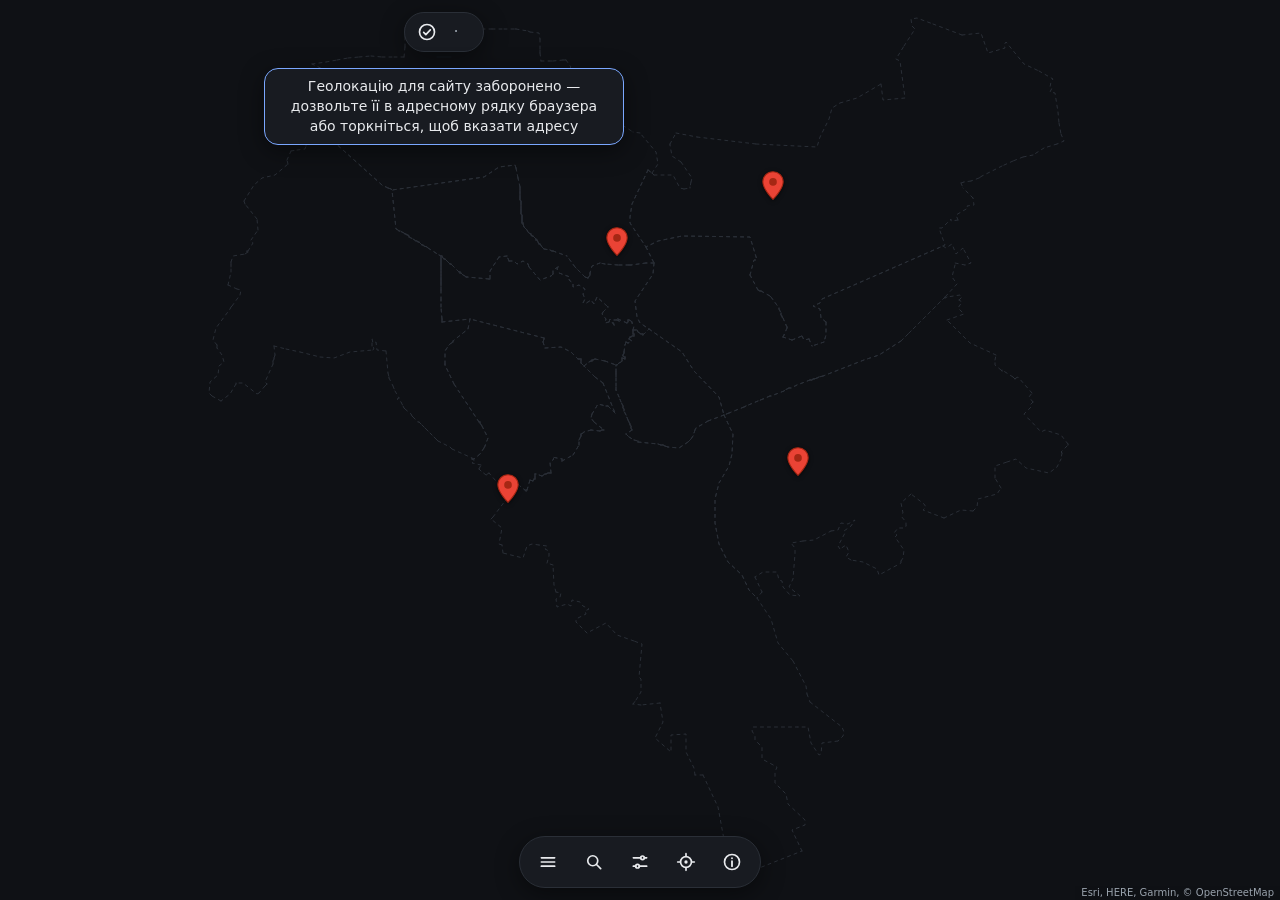
==== commit 0d7b23c6: "Replay mode: serve --replay on committed data cut by known_at, model-fit --until; unknown state, /ap" ====
--- a/web/index.html
+++ b/web/index.html
@@ -44,6 +44,7 @@
     <span id="status-timer" class="num"></span>
   </div>
   <p id="asof" class="asof num"></p>
+  <p id="replay" class="asof num" hidden></p>
   <button id="hint" class="hint pill" type="button" aria-live="polite" hidden></button>
 </header>
 
--- a/web/css/app.css
+++ b/web/css/app.css
@@ -13,6 +13,8 @@
   --alert-yellow: #D9B23F;
   --alert-red: #C8453A;
   --accent: #7AA7FF;
+  --dest: #EA4335;        /* мітки магазинів (як у картах); не колір ймовірності */
+  --dest-dark: #A52714;
 
   --radius: 14px;
   --pill: 999px;
@@ -135,7 +137,7 @@
 .opt[aria-selected="true"] { background: var(--border); }
 .opt-title { font-size: 15px; }
 .opt-sub { font-size: 12px; color: var(--muted); }
-.opt-store .opt-title::before { content: "●"; color: var(--text); font-size: 10px; margin-right: 8px; vertical-align: 2px; }
+.opt-store .opt-title::before { content: "●"; color: var(--dest); font-size: 10px; margin-right: 8px; vertical-align: 2px; }
 .search-status { font-size: 13px; color: var(--muted); padding: 0 8px 8px 0; }
 .search-status:empty { display: none; }
 
@@ -269,6 +271,12 @@
 .icon-btn:hover { background: var(--border); }
 
 /* ── Маркери ───────────────────────────────────────── */
+.pin { background: none; border: 0; cursor: pointer; }
+.pin svg { display: block; width: 100%; height: 100%; filter: drop-shadow(0 1px 2px rgb(0 0 0 / 60%)); }
+.pin-body { fill: var(--dest); stroke: var(--dest-dark); stroke-width: 1.2; }
+.pin-dot { fill: var(--dest-dark); }
+.pin.is-selected .pin-dot { fill: #fff; }
+.pin:focus-visible { outline: 2px solid var(--accent); outline-offset: 2px; border-radius: 6px; }
 .leaflet-interactive:focus-visible { outline: none; }
 
 /* ── Сторінка «Про модель» ─────────────────────────── */
